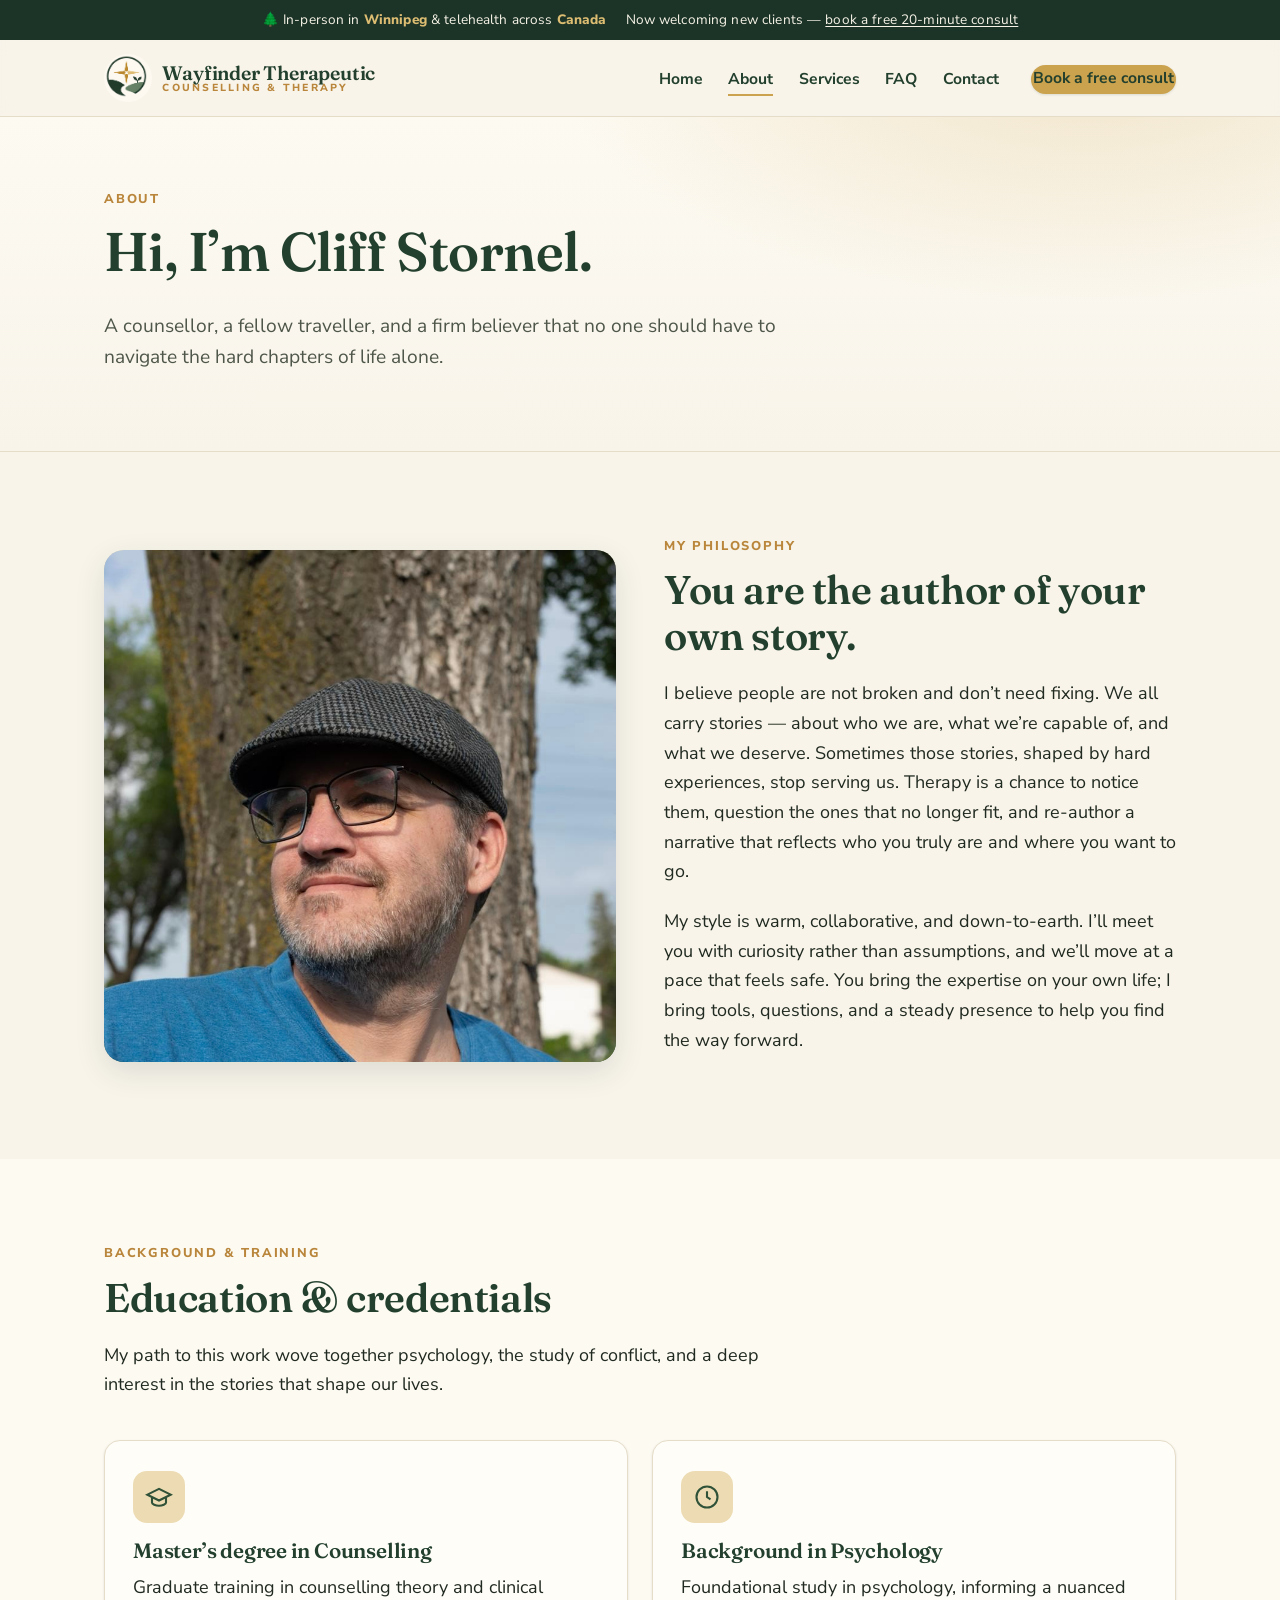
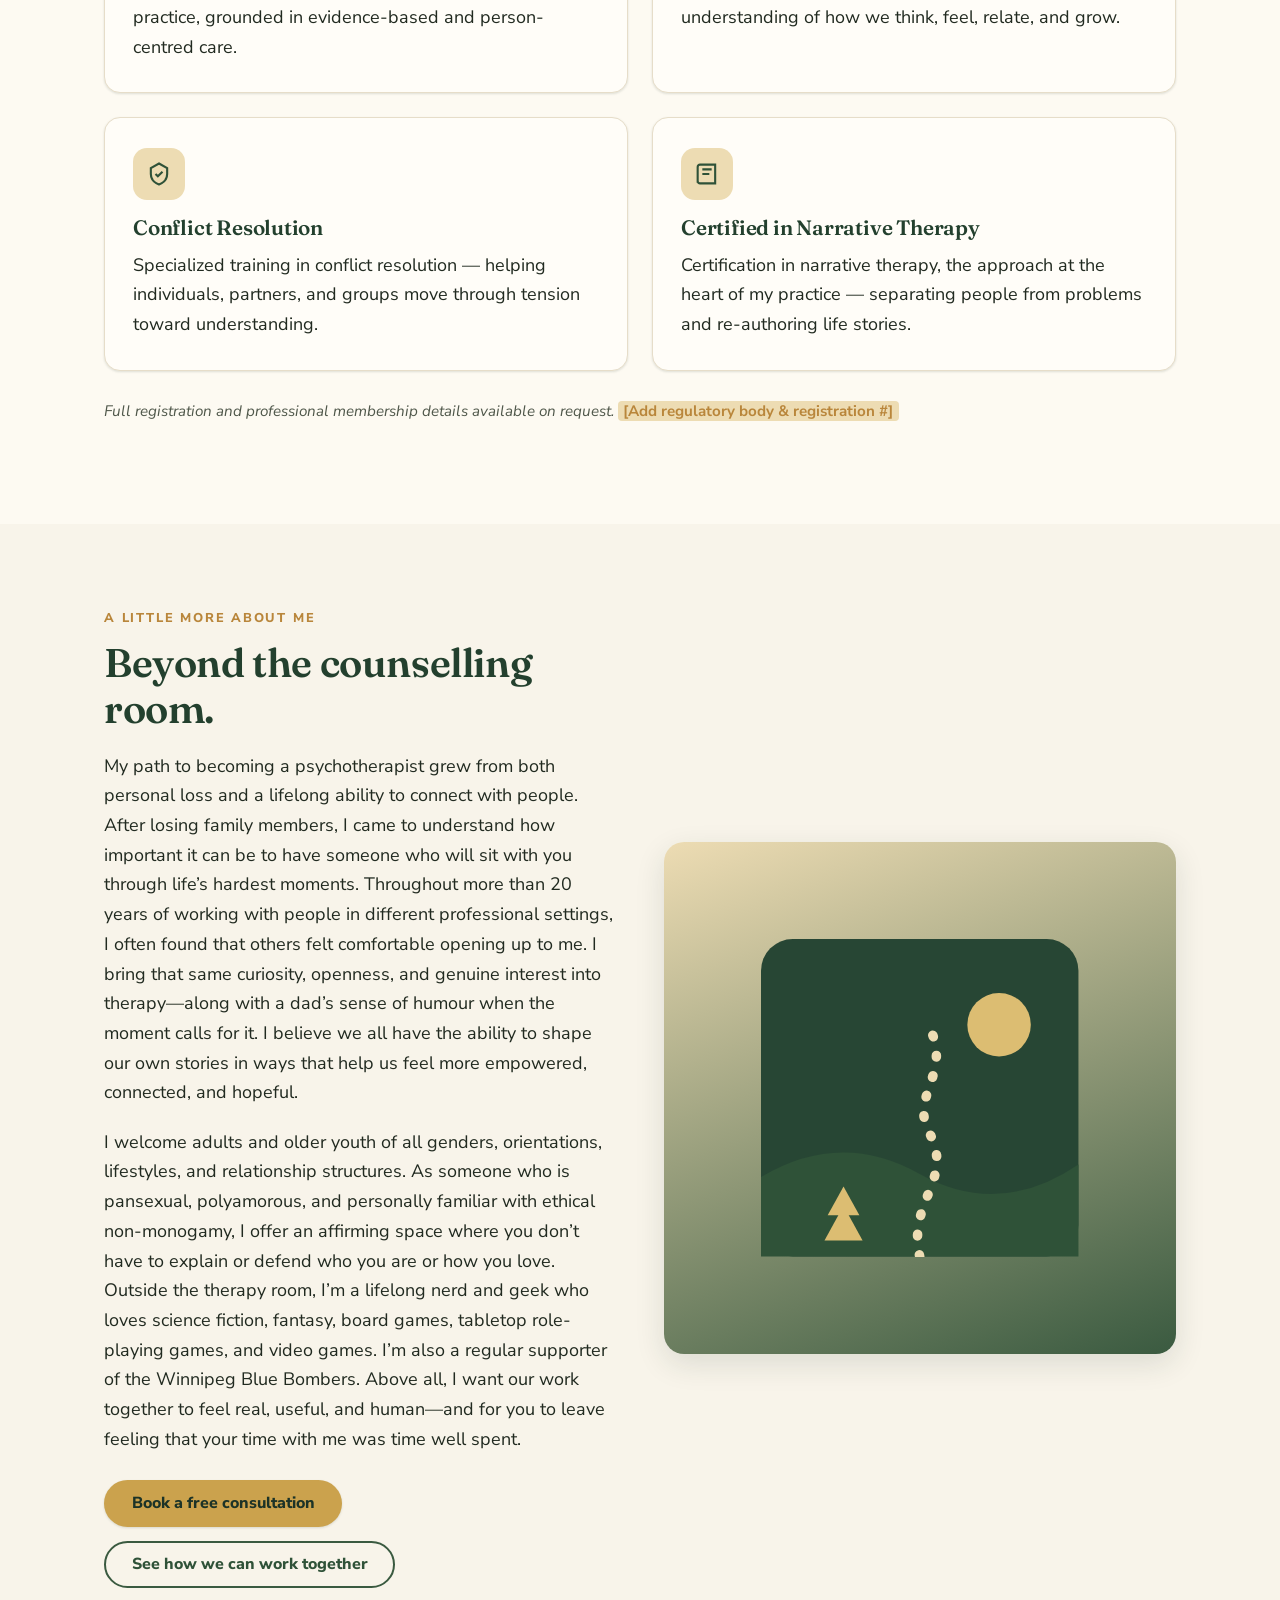
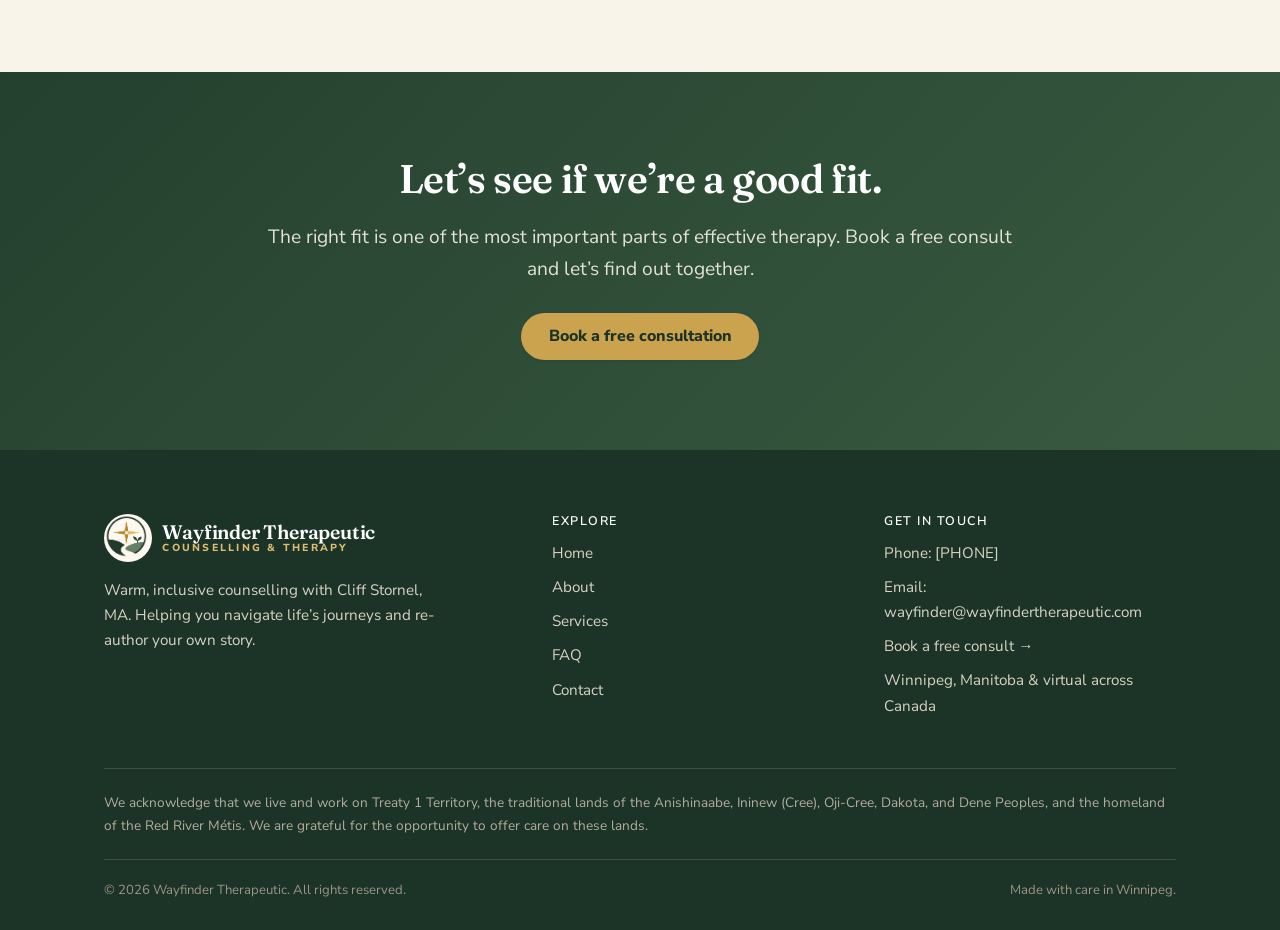
==== about.html @ 777e9e6a "Add files via upload" ====
<!DOCTYPE html>
<html lang="en">
<head>
<meta charset="utf-8">
<meta name="viewport" content="width=device-width, initial-scale=1">
<title>About Cliff Stornel | Wayfinder Therapeutic</title>
<meta name="description" content="Meet Cliff Stornel, MA — a Winnipeg counsellor trained in narrative therapy, psychology, and conflict resolution. Learn about his philosophy of helping you re-author your own story.">
<link rel="preconnect" href="https://fonts.googleapis.com">
<link rel="preconnect" href="https://fonts.gstatic.com" crossorigin>
<link href="https://fonts.googleapis.com/css2?family=Fraunces:ital,opsz,wght@0,9..144,400;0,9..144,500;0,9..144,600;1,9..144,500&family=Nunito+Sans:wght@400;600;700;800&display=swap" rel="stylesheet">
<link rel="stylesheet" href="css/styles.css">
<link rel="icon" type="image/png" href="Images/wayfinder-therapeutic-emblem-v1.png">
</head>
<body>

<div class="topbar">
  <div class="container">
    <span>🌲 In-person in <strong>Winnipeg</strong> &amp; telehealth across <strong>Canada</strong></span>
    <span>Now welcoming new clients — <a href="contact.html">book a free 20-minute consult</a></span>
  </div>
</div>

<header class="site-header">
  <div class="container nav">
    <a class="brand" href="index.html" aria-label="Wayfinder Therapeutic home">
      <img class="logo" src="Images/wayfinder-therapeutic-emblem-v1.png" alt="">
      <span class="brand-text"><span class="brand-name">Wayfinder Therapeutic</span><span class="brand-tag">Counselling &amp; Therapy</span></span>
    </a>
    <nav aria-label="Primary">
      <button class="nav-toggle" aria-label="Toggle menu" aria-controls="nav-links" aria-expanded="false">
        <svg width="26" height="26" viewBox="0 0 24 24" fill="none" stroke="currentColor" stroke-width="2.2" stroke-linecap="round"><line x1="3" y1="6" x2="21" y2="6"/><line x1="3" y1="12" x2="21" y2="12"/><line x1="3" y1="18" x2="21" y2="18"/></svg>
      </button>
      <ul class="nav-links" id="nav-links">
        <li><a href="index.html">Home</a></li>
        <li><a href="about.html">About</a></li>
        <li><a href="services.html">Services</a></li>
        <li><a href="faq.html">FAQ</a></li>
        <li><a href="contact.html">Contact</a></li>
        <li class="nav-cta"><a class="btn btn-primary" href="contact.html">Book a free consult</a></li>
      </ul>
    </nav>
  </div>
</header>

<main>

<section class="page-hero">
  <div class="container">
    <p class="eyebrow">About</p>
    <h1>Hi, I&rsquo;m Cliff Stornel.</h1>
    <p class="lead">A counsellor, a fellow traveller, and a firm believer that no one should have to navigate the hard chapters of life alone.</p>
  </div>
</section>

<section class="bg-cream">
  <div class="container split">
    <div class="split-art" aria-hidden="true">
      <!-- Portrait placeholder -->
      <img src="Images/Cliffheadshot.jpeg" alt="Cliff Stornel, counsellor at Wayfinder Therapeutic">
        <rect width="200" height="200" rx="20" fill="#2f5238"/>
        <circle cx="100" cy="82" r="34" fill="#eddcb3"/>
        <path d="M40 172c0-33 27-52 60-52s60 19 60 52z" fill="#dcbd72"/>
        <text x="100" y="192" text-anchor="middle" fill="#f8f4ea" font-family="Nunito Sans, sans-serif" font-size="11" opacity=".8">[ PHOTO OF CLIFF ]</text>
      </svg>
    </div>
    <div>
      <p class="eyebrow">My philosophy</p>
      <h2>You are the author of your own story.</h2>
      <p>I believe people are not broken and don&rsquo;t need fixing. We all carry stories — about who we are, what we&rsquo;re capable of, and what we deserve. Sometimes those stories, shaped by hard experiences, stop serving us. Therapy is a chance to notice them, question the ones that no longer fit, and re-author a narrative that reflects who you truly are and where you want to go.</p>
      <p>My style is warm, collaborative, and down-to-earth. I&rsquo;ll meet you with curiosity rather than assumptions, and we&rsquo;ll move at a pace that feels safe. You bring the expertise on your own life; I bring tools, questions, and a steady presence to help you find the way forward.</p>
    </div>
  </div>
</section>

<section class="bg-soft">
  <div class="container">
    <div class="section-head" style="margin-bottom:40px;">
      <p class="eyebrow">Background &amp; training</p>
      <h2>Education &amp; credentials</h2>
      <p class="measure">My path to this work wove together psychology, the study of conflict, and a deep interest in the stories that shape our lives.</p>
    </div>
    <div class="grid grid-2">
      <div class="card">
        <div class="card-icon" aria-hidden="true"><svg viewBox="0 0 24 24" fill="none" stroke="currentColor" stroke-width="1.8"><path d="M22 10L12 5 2 10l10 5 10-5z"/><path d="M6 12v5c0 1 3 2.5 6 2.5s6-1.5 6-2.5v-5"/></svg></div>
        <h3>Master&rsquo;s degree in Counselling</h3>
        <p>Graduate training in counselling theory and clinical practice, grounded in evidence-based and person-centred care.</p>
      </div>
      <div class="card">
        <div class="card-icon" aria-hidden="true"><svg viewBox="0 0 24 24" fill="none" stroke="currentColor" stroke-width="1.8"><circle cx="12" cy="12" r="9"/><path d="M12 7v5l3 2"/></svg></div>
        <h3>Background in Psychology</h3>
        <p>Foundational study in psychology, informing a nuanced understanding of how we think, feel, relate, and grow.</p>
      </div>
      <div class="card">
        <div class="card-icon" aria-hidden="true"><svg viewBox="0 0 24 24" fill="none" stroke="currentColor" stroke-width="1.8"><path d="M12 3l7 4v5c0 4.5-3 7.5-7 9-4-1.5-7-4.5-7-9V7z"/><path d="M9 12l2 2 4-4"/></svg></div>
        <h3>Conflict Resolution</h3>
        <p>Specialized training in conflict resolution — helping individuals, partners, and groups move through tension toward understanding.</p>
      </div>
      <div class="card">
        <div class="card-icon" aria-hidden="true"><svg viewBox="0 0 24 24" fill="none" stroke="currentColor" stroke-width="1.8"><path d="M4 19.5V6a2 2 0 012-2h13v16H6a2 2 0 01-2-2z"/><path d="M8 8h8M8 12h6"/></svg></div>
        <h3>Certified in Narrative Therapy</h3>
        <p>Certification in narrative therapy, the approach at the heart of my practice — separating people from problems and re-authoring life stories.</p>
      </div>
    </div>
    <p style="margin-top:28px; color:var(--ink-soft); font-size:.95rem;"><em>Full registration and professional membership details available on request.</em> <span class="placeholder">[Add regulatory body &amp; registration #]</span></p>
  </div>
</section>

<section class="bg-cream">
  <div class="container split">
    <div>
      <p class="eyebrow">A little more about me</p>
      <h2>Beyond the counselling room.</h2>
      <p>My path to becoming a psychotherapist grew from both personal loss and a lifelong ability to connect with people. After losing family members, I came to understand how important it can be to have someone who will sit with you through life’s hardest moments. Throughout more than 20 years of working with people in different professional settings, I often found that others felt comfortable opening up to me. I bring that same curiosity, openness, and genuine interest into therapy—along with a dad’s sense of humour when the moment calls for it. I believe we all have the ability to shape our own stories in ways that help us feel more empowered, connected, and hopeful.</p>
      <p>I welcome adults and older youth of all genders, orientations, lifestyles, and relationship structures. As someone who is pansexual, polyamorous, and personally familiar with ethical non-monogamy, I offer an affirming space where you don’t have to explain or defend who you are or how you love. Outside the therapy room, I’m a lifelong nerd and geek who loves science fiction, fantasy, board games, tabletop role-playing games, and video games. I’m also a regular supporter of the Winnipeg Blue Bombers. Above all, I want our work together to feel real, useful, and human—and for you to leave feeling that your time with me was time well spent.</p>
      <div class="hero-actions" style="margin-top:1.4em;">
        <a class="btn btn-primary" href="contact.html">Book a free consultation</a>
        <a class="btn btn-outline" href="services.html">See how we can work together</a>
      </div>
    </div>
    <div class="split-art" aria-hidden="true">
      <svg viewBox="0 0 200 200" xmlns="http://www.w3.org/2000/svg">
        <rect width="200" height="200" rx="20" fill="#274634"/>
        <path d="M0 150 Q50 120 100 148 T200 142 V200 H0Z" fill="#2f5238"/>
        <path d="M100 200 C92 165 122 152 106 122 C94 100 118 86 108 60" fill="none" stroke="#eddcb3" stroke-width="6" stroke-linecap="round" stroke-dasharray="1 12"/>
        <circle cx="150" cy="54" r="20" fill="#dcbd72"/>
        <path d="M52 168 l12 22 h-24z" fill="#dcbd72"/>
        <path d="M52 156 l10 18 h-20z" fill="#dcbd72"/>
      </svg>
    </div>
  </div>
</section>

<section class="bg-band cta-band">
  <div class="container">
    <h2>Let&rsquo;s see if we&rsquo;re a good fit.</h2>
    <p class="lead measure mx-auto" style="color:rgba(246,242,230,.9);">The right fit is one of the most important parts of effective therapy. Book a free consult and let&rsquo;s find out together.</p>
    <div style="margin-top:1.2em;">
      <a class="btn btn-primary" href="contact.html">Book a free consultation</a>
    </div>
  </div>
</section>

</main>

<footer class="site-footer">
  <div class="container">
    <div class="footer-grid">
      <div>
        <a class="brand" href="index.html" style="margin-bottom:16px;">
          <img class="logo" src="Images/wayfinder-therapeutic-emblem-v1.png" alt="">
          <span class="brand-text"><span class="brand-name">Wayfinder Therapeutic</span><span class="brand-tag">Counselling &amp; Therapy</span></span>
        </a>
        <p style="max-width:38ch;">Warm, inclusive counselling with Cliff Stornel, MA. Helping you navigate life&rsquo;s journeys and re-author your own story.</p>
      </div>
      <div>
        <h4>Explore</h4>
        <ul class="footer-links">
          <li><a href="index.html">Home</a></li>
          <li><a href="about.html">About</a></li>
          <li><a href="services.html">Services</a></li>
          <li><a href="faq.html">FAQ</a></li>
          <li><a href="contact.html">Contact</a></li>
        </ul>
      </div>
      <div>
        <h4>Get in touch</h4>
        <ul class="footer-links">
          <li>Phone: <a href="tel:+10000000000">[PHONE]</a></li>
          <li>Email: <a href="mailto:wayfinder@wayfindertherapeutic.com">wayfinder@wayfindertherapeutic.com</a></li>
          <li><a href="contact.html">Book a free consult &rarr;</a></li>
          <li>Winnipeg, Manitoba &amp; virtual across Canada</li>
        </ul>
      </div>
    </div>
    <p class="footer-ack">We acknowledge that we live and work on Treaty 1 Territory, the traditional lands of the Anishinaabe, Ininew (Cree), Oji-Cree, Dakota, and Dene Peoples, and the homeland of the Red River Métis. We are grateful for the opportunity to offer care on these lands.</p>
    <div class="footer-bottom">
      <span>&copy; 2026 Wayfinder Therapeutic. All rights reserved.</span>
      <span>Made with care in Winnipeg.</span>
    </div>
  </div>
</footer>

<script src="js/main.js"></script>
</body>
</html>
---- css/styles.css ----
/* ============================================================
   Wayfinder Therapeutic — shared styles
   Palette: Forest & Gold (deep forest green + warm gold/sand)
   ============================================================ */

:root {
  /* Brand colors */
  --forest-900: #1c3327;
  --forest-800: #23402e;
  --forest-700: #2f5238;
  --forest-600: #3a5a40;
  --forest-500: #4a6d51;
  --gold-600:   #b9863b;
  --gold-500:   #cba24d;
  --gold-400:   #dcbd72;
  --gold-200:   #eddcb3;

  /* Neutrals / surfaces */
  --cream:      #f8f4ea;
  --cream-soft: #fdfaf2;
  --card:       #fffdf8;
  --line:       #e6ddc9;

  /* Text */
  --ink:        #212a20;
  --ink-soft:   #4f574a;
  --ink-invert: #f6f2e6;

  /* Effects */
  --shadow-sm: 0 1px 3px rgba(28, 51, 39, .08), 0 1px 2px rgba(28, 51, 39, .06);
  --shadow-md: 0 10px 30px rgba(28, 51, 39, .12);
  --radius:    16px;
  --radius-sm: 10px;
  --maxw:      1120px;

  --font-serif: "Fraunces", Georgia, "Times New Roman", serif;
  --font-sans:  "Nunito Sans", -apple-system, BlinkMacSystemFont, "Segoe UI", Roboto, Helvetica, Arial, sans-serif;
}

/* ---------- Base ---------- */
* { box-sizing: border-box; }

html { scroll-behavior: smooth; }

body {
  margin: 0;
  font-family: var(--font-sans);
  color: var(--ink);
  background: var(--cream);
  line-height: 1.65;
  font-size: 18px;
  -webkit-font-smoothing: antialiased;
}

h1, h2, h3, h4 {
  font-family: var(--font-serif);
  font-weight: 600;
  color: var(--forest-800);
  line-height: 1.15;
  margin: 0 0 .5em;
  letter-spacing: -0.01em;
}

h1 { font-size: clamp(2.1rem, 5vw, 3.4rem); }
h2 { font-size: clamp(1.7rem, 3.6vw, 2.5rem); }
h3 { font-size: 1.3rem; }

p { margin: 0 0 1.1em; }

a { color: var(--gold-600); text-decoration: none; }
a:hover { text-decoration: underline; }

img { max-width: 100%; display: block; }

.container {
  width: 100%;
  max-width: var(--maxw);
  margin: 0 auto;
  padding: 0 24px;
}

.eyebrow {
  font-family: var(--font-sans);
  text-transform: uppercase;
  letter-spacing: .14em;
  font-size: .8rem;
  font-weight: 800;
  color: var(--gold-600);
  margin: 0 0 .8em;
}

.lead { font-size: 1.2rem; color: var(--ink-soft); }

.center { text-align: center; }
.measure { max-width: 62ch; }
.measure-narrow { max-width: 48ch; }
.mx-auto { margin-left: auto; margin-right: auto; }

/* ---------- Buttons ---------- */
.btn {
  display: inline-flex;
  align-items: center;
  gap: .5em;
  font-family: var(--font-sans);
  font-weight: 800;
  font-size: 1rem;
  padding: .85em 1.6em;
  border-radius: 999px;
  border: 2px solid transparent;
  cursor: pointer;
  transition: transform .15s ease, background .2s ease, color .2s ease, box-shadow .2s ease;
  text-decoration: none;
  line-height: 1;
}
.btn:hover { text-decoration: none; transform: translateY(-2px); }

.btn-primary {
  background: var(--gold-500);
  color: var(--forest-900);
  box-shadow: var(--shadow-sm);
}
.btn-primary:hover { background: var(--gold-400); }

.btn-solid {
  background: var(--forest-700);
  color: var(--ink-invert);
}
.btn-solid:hover { background: var(--forest-600); }

.btn-outline {
  background: transparent;
  color: var(--forest-700);
  border-color: var(--forest-600);
}
.btn-outline:hover { background: var(--forest-700); color: var(--ink-invert); }

.btn-ghost-light {
  background: rgba(255,255,255,.12);
  color: var(--ink-invert);
  border-color: rgba(255,255,255,.5);
}
.btn-ghost-light:hover { background: rgba(255,255,255,.22); }

/* ---------- Top bar ---------- */
.topbar {
  background: var(--forest-900);
  color: var(--ink-invert);
  font-size: .85rem;
  letter-spacing: .01em;
}
.topbar .container {
  display: flex;
  flex-wrap: wrap;
  gap: .4em 1.4em;
  align-items: center;
  justify-content: center;
  padding-top: 9px;
  padding-bottom: 9px;
  text-align: center;
}
.topbar strong { color: var(--gold-400); font-weight: 800; }
.topbar a { color: var(--ink-invert); text-decoration: underline; text-underline-offset: 2px; }

/* ---------- Header / Nav ---------- */
.site-header {
  position: sticky;
  top: 0;
  z-index: 50;
  background: rgba(248, 244, 234, .92);
  backdrop-filter: blur(8px);
  border-bottom: 1px solid var(--line);
}
.nav {
  display: flex;
  align-items: center;
  justify-content: space-between;
  gap: 1rem;
  padding-top: 14px;
  padding-bottom: 14px;
}
.brand {
  display: flex;
  align-items: center;
  gap: .65rem;
  text-decoration: none;
  color: var(--forest-800);
}
.brand:hover { text-decoration: none; }
.brand .logo {
  width: 48px;
  height: 48px;
  flex: none;
  object-fit: cover;
  border-radius: 50%;
}
.brand-text { display: flex; flex-direction: column; line-height: 1.05; }
.brand-name {
  font-family: var(--font-serif);
  font-weight: 600;
  font-size: 1.22rem;
  color: var(--forest-800);
  letter-spacing: -0.01em;
}
.brand-tag {
  font-size: .64rem;
  text-transform: uppercase;
  letter-spacing: .22em;
  color: var(--gold-600);
  font-weight: 800;
}

.nav-links {
  display: flex;
  align-items: center;
  gap: 1.6rem;
  list-style: none;
  margin: 0;
  padding: 0;
}
.nav-links a {
  color: var(--forest-800);
  font-weight: 700;
  font-size: .98rem;
  text-decoration: none;
  padding: .3em 0;
  border-bottom: 2px solid transparent;
}
.nav-links a:hover { border-bottom-color: var(--gold-500); text-decoration: none; }
.nav-links a.active { border-bottom-color: var(--gold-500); }

.nav-cta { margin-left: .4rem; }

.nav-toggle {
  display: none;
  background: none;
  border: 0;
  cursor: pointer;
  padding: 8px;
  color: var(--forest-800);
}
.nav-toggle svg { display: block; }

/* ---------- Sections ---------- */
section { padding: 84px 0; }
.section-sm { padding: 56px 0; }
.bg-cream { background: var(--cream); }
.bg-soft  { background: var(--cream-soft); }
.bg-forest{ background: var(--forest-800); color: var(--ink-invert); }
.bg-forest h1, .bg-forest h2, .bg-forest h3 { color: #fff; }
.bg-band  { background: linear-gradient(135deg, var(--forest-800), var(--forest-600)); color: var(--ink-invert); }
.bg-band h2 { color: #fff; }

.section-head { max-width: 60ch; }
.section-head.center { margin-left: auto; margin-right: auto; }

/* ---------- Hero ---------- */
.hero {
  position: relative;
  padding: 96px 0 88px;
  background:
    radial-gradient(1100px 500px at 78% -8%, rgba(203,162,77,.28), transparent 60%),
    linear-gradient(180deg, var(--cream-soft), var(--cream));
  overflow: hidden;
}
.hero-grid {
  display: grid;
  grid-template-columns: 1.15fr .85fr;
  gap: 48px;
  align-items: center;
}
.hero h1 { margin-bottom: .35em; }
.hero .lead { margin-bottom: 1.6em; }
.hero-actions { display: flex; flex-wrap: wrap; gap: 14px; }
.hero-note { margin-top: 1.4em; font-size: .95rem; color: var(--ink-soft); }

.hero-art {
  position: relative;
  aspect-ratio: 4 / 5;
  border-radius: 24px;
  background: linear-gradient(160deg, var(--forest-700), var(--forest-900));
  box-shadow: var(--shadow-md);
  display: grid;
  place-items: center;
  overflow: hidden;
}
.hero-art svg { width: 78%; height: auto; }

/* ---------- Cards / grids ---------- */
.grid { display: grid; gap: 24px; }
.grid-3 { grid-template-columns: repeat(3, 1fr); }
.grid-2 { grid-template-columns: repeat(2, 1fr); }

.card {
  background: var(--card);
  border: 1px solid var(--line);
  border-radius: var(--radius);
  padding: 30px 28px;
  box-shadow: var(--shadow-sm);
}
.card h3 { margin-top: .2em; }
.card p:last-child { margin-bottom: 0; }

.card-icon {
  width: 52px; height: 52px;
  border-radius: 14px;
  background: var(--gold-200);
  color: var(--forest-700);
  display: grid; place-items: center;
  margin-bottom: 16px;
}
.card-icon svg { width: 28px; height: 28px; }

/* Feature list with checkmarks */
.check-list { list-style: none; margin: 0; padding: 0; }
.check-list li {
  position: relative;
  padding-left: 2em;
  margin-bottom: .8em;
}
.check-list li::before {
  content: "";
  position: absolute;
  left: 0; top: .35em;
  width: 20px; height: 20px;
  background: var(--gold-500);
  border-radius: 50%;
  box-shadow: inset 0 0 0 2px var(--gold-500);
}
.check-list li::after {
  content: "";
  position: absolute;
  left: 6px; top: .58em;
  width: 8px; height: 4px;
  border-left: 2px solid var(--forest-900);
  border-bottom: 2px solid var(--forest-900);
  transform: rotate(-45deg);
}

/* Inclusive / visibility statement */
.visibility {
  background: linear-gradient(135deg, var(--gold-200), var(--cream-soft));
  border: 1px solid var(--gold-400);
  border-radius: var(--radius);
  padding: 40px;
  text-align: center;
}
.badges {
  display: flex;
  flex-wrap: wrap;
  gap: 10px;
  justify-content: center;
  margin-top: 20px;
}
.badge {
  background: var(--card);
  border: 1px solid var(--gold-400);
  color: var(--forest-700);
  border-radius: 999px;
  padding: .5em 1.1em;
  font-weight: 700;
  font-size: .92rem;
}

/* Steps */
.steps { counter-reset: step; }
.step { position: relative; padding-left: 68px; }
.step::before {
  counter-increment: step;
  content: counter(step);
  position: absolute;
  left: 0; top: 0;
  width: 46px; height: 46px;
  border-radius: 50%;
  background: var(--forest-700);
  color: var(--ink-invert);
  font-family: var(--font-serif);
  font-weight: 600;
  display: grid; place-items: center;
  font-size: 1.2rem;
}

/* Split two-column content */
.split {
  display: grid;
  grid-template-columns: 1fr 1fr;
  gap: 48px;
  align-items: center;
}
.split-art {
  aspect-ratio: 1/1;
  border-radius: 20px;
  background: linear-gradient(160deg, var(--gold-200), var(--forest-600));
  box-shadow: var(--shadow-md);
  display: grid; place-items: center;
  overflow: hidden;
}
.split-art svg { width: 62%; height: auto; }
.split-art .therapy-logo {
  width: 76%;
  height: auto;
  border-radius: 50%;
  box-shadow: 0 12px 28px rgba(28, 51, 39, .2);
}

/* Stat / pull quote */
.pullquote {
  font-family: var(--font-serif);
  font-size: clamp(1.5rem, 3vw, 2.1rem);
  color: var(--forest-800);
  line-height: 1.3;
  font-style: italic;
}

/* ---------- FAQ accordion ---------- */
.faq-list { max-width: 780px; margin: 0 auto; }
.faq-item {
  background: var(--card);
  border: 1px solid var(--line);
  border-radius: var(--radius-sm);
  margin-bottom: 14px;
  overflow: hidden;
}
.faq-q {
  width: 100%;
  text-align: left;
  background: none;
  border: 0;
  cursor: pointer;
  font-family: var(--font-serif);
  font-size: 1.15rem;
  font-weight: 600;
  color: var(--forest-800);
  padding: 20px 56px 20px 24px;
  position: relative;
}
.faq-q::after {
  content: "+";
  position: absolute;
  right: 22px; top: 50%;
  transform: translateY(-50%);
  font-family: var(--font-sans);
  font-size: 1.6rem;
  color: var(--gold-600);
  transition: transform .2s ease;
  line-height: 1;
}
.faq-item.open .faq-q::after { transform: translateY(-50%) rotate(45deg); }
.faq-a {
  max-height: 0;
  overflow: hidden;
  transition: max-height .3s ease;
}
.faq-a-inner { padding: 0 24px 22px; color: var(--ink-soft); }
.faq-a p:last-child { margin-bottom: 0; }

/* ---------- Contact ---------- */
.contact-grid {
  display: grid;
  grid-template-columns: 1fr 1fr;
  gap: 40px;
}
.contact-methods { list-style: none; margin: 0 0 24px; padding: 0; }
.contact-methods li {
  display: flex;
  gap: 16px;
  align-items: flex-start;
  padding: 16px 0;
  border-bottom: 1px solid var(--line);
}
.contact-methods li:last-child { border-bottom: 0; }
.contact-methods .ci {
  flex: none;
  width: 44px; height: 44px;
  border-radius: 12px;
  background: var(--gold-200);
  color: var(--forest-700);
  display: grid; place-items: center;
}
.contact-methods .ci svg { width: 22px; height: 22px; }
.contact-methods .cl { font-weight: 800; color: var(--forest-800); display: block; }

.placeholder {
  background: var(--gold-200);
  border-radius: 4px;
  padding: 0 .35em;
  font-weight: 700;
  color: var(--gold-600);
}

.form-panel {
  background: var(--card);
  border: 1px solid var(--line);
  border-radius: var(--radius);
  padding: 32px;
  box-shadow: var(--shadow-sm);
}
.field { margin-bottom: 18px; }
.field label { display: block; font-weight: 700; margin-bottom: 6px; font-size: .95rem; }
.field input, .field textarea {
  width: 100%;
  font-family: inherit;
  font-size: 1rem;
  padding: 12px 14px;
  border: 1px solid var(--line);
  border-radius: 10px;
  background: var(--cream-soft);
  color: var(--ink);
}
.field input:focus, .field textarea:focus {
  outline: 2px solid var(--gold-500);
  outline-offset: 1px;
  border-color: var(--gold-500);
}
.field textarea { min-height: 130px; resize: vertical; }

/* ---------- CTA band ---------- */
.cta-band { text-align: center; }
.cta-band .btn { margin: 6px; }

/* ---------- Page hero (interior) ---------- */
.page-hero {
  background:
    radial-gradient(900px 420px at 85% -20%, rgba(203,162,77,.25), transparent 60%),
    linear-gradient(180deg, var(--cream-soft), var(--cream));
  padding: 72px 0 56px;
  border-bottom: 1px solid var(--line);
}
.page-hero .lead { max-width: 58ch; }

/* ---------- Footer ---------- */
.site-footer {
  background: var(--forest-900);
  color: #d9d3c2;
  padding: 64px 0 28px;
  font-size: .95rem;
}
.footer-grid {
  display: grid;
  grid-template-columns: 1.4fr 1fr 1fr;
  gap: 40px;
  margin-bottom: 40px;
}
.site-footer h4 {
  color: #fff;
  font-family: var(--font-sans);
  text-transform: uppercase;
  letter-spacing: .12em;
  font-size: .78rem;
  margin-bottom: 1em;
}
.site-footer a { color: var(--gold-400); }
.site-footer .brand-name { color: #fff; }
.site-footer .brand-tag { color: var(--gold-400); }
.footer-links { list-style: none; margin: 0; padding: 0; }
.footer-links li { margin-bottom: .6em; }
.footer-links a { color: #d9d3c2; }
.footer-links a:hover { color: #fff; }
.footer-ack {
  border-top: 1px solid rgba(255,255,255,.14);
  padding-top: 22px;
  font-size: .85rem;
  color: #b4ad9b;
  line-height: 1.7;
}
.footer-bottom {
  display: flex;
  flex-wrap: wrap;
  gap: 8px 20px;
  justify-content: space-between;
  border-top: 1px solid rgba(255,255,255,.14);
  padding-top: 20px;
  margin-top: 22px;
  font-size: .82rem;
  color: #9c9585;
}

/* ---------- Utilities ---------- */
.mt-0 { margin-top: 0; }
.mb-0 { margin-bottom: 0; }
.stack > * + * { margin-top: 1rem; }

/* ---------- Responsive ---------- */
@media (max-width: 900px) {
  body { font-size: 17px; }
  section { padding: 64px 0; }
  .hero { padding: 64px 0 56px; }
  .hero-grid { grid-template-columns: 1fr; gap: 36px; }
  .hero-art { max-width: 360px; margin: 0 auto; width: 100%; }
  .split { grid-template-columns: 1fr; gap: 32px; }
  .split-art { max-width: 380px; margin: 0 auto; width: 100%; }
  .grid-3 { grid-template-columns: 1fr; }
  .grid-2 { grid-template-columns: 1fr; }
  .contact-grid { grid-template-columns: 1fr; gap: 32px; }
  .footer-grid { grid-template-columns: 1fr; gap: 28px; }

  .nav-toggle { display: inline-flex; }
  .nav-links {
    position: absolute;
    top: 100%;
    left: 0; right: 0;
    flex-direction: column;
    align-items: stretch;
    gap: 0;
    background: var(--cream-soft);
    border-bottom: 1px solid var(--line);
    box-shadow: var(--shadow-md);
    padding: 8px 24px 20px;
    display: none;
  }
  .nav-links.open { display: flex; }
  .nav-links a { padding: 12px 0; border-bottom: 1px solid var(--line); }
  .nav-links a:hover { border-bottom-color: var(--line); }
  .nav-links .nav-cta { margin: 14px 0 0; }
  .nav-links .nav-cta .btn { width: 100%; justify-content: center; }
}

@media (prefers-reduced-motion: reduce) {
  * { scroll-behavior: auto; }
  .btn:hover { transform: none; }
}
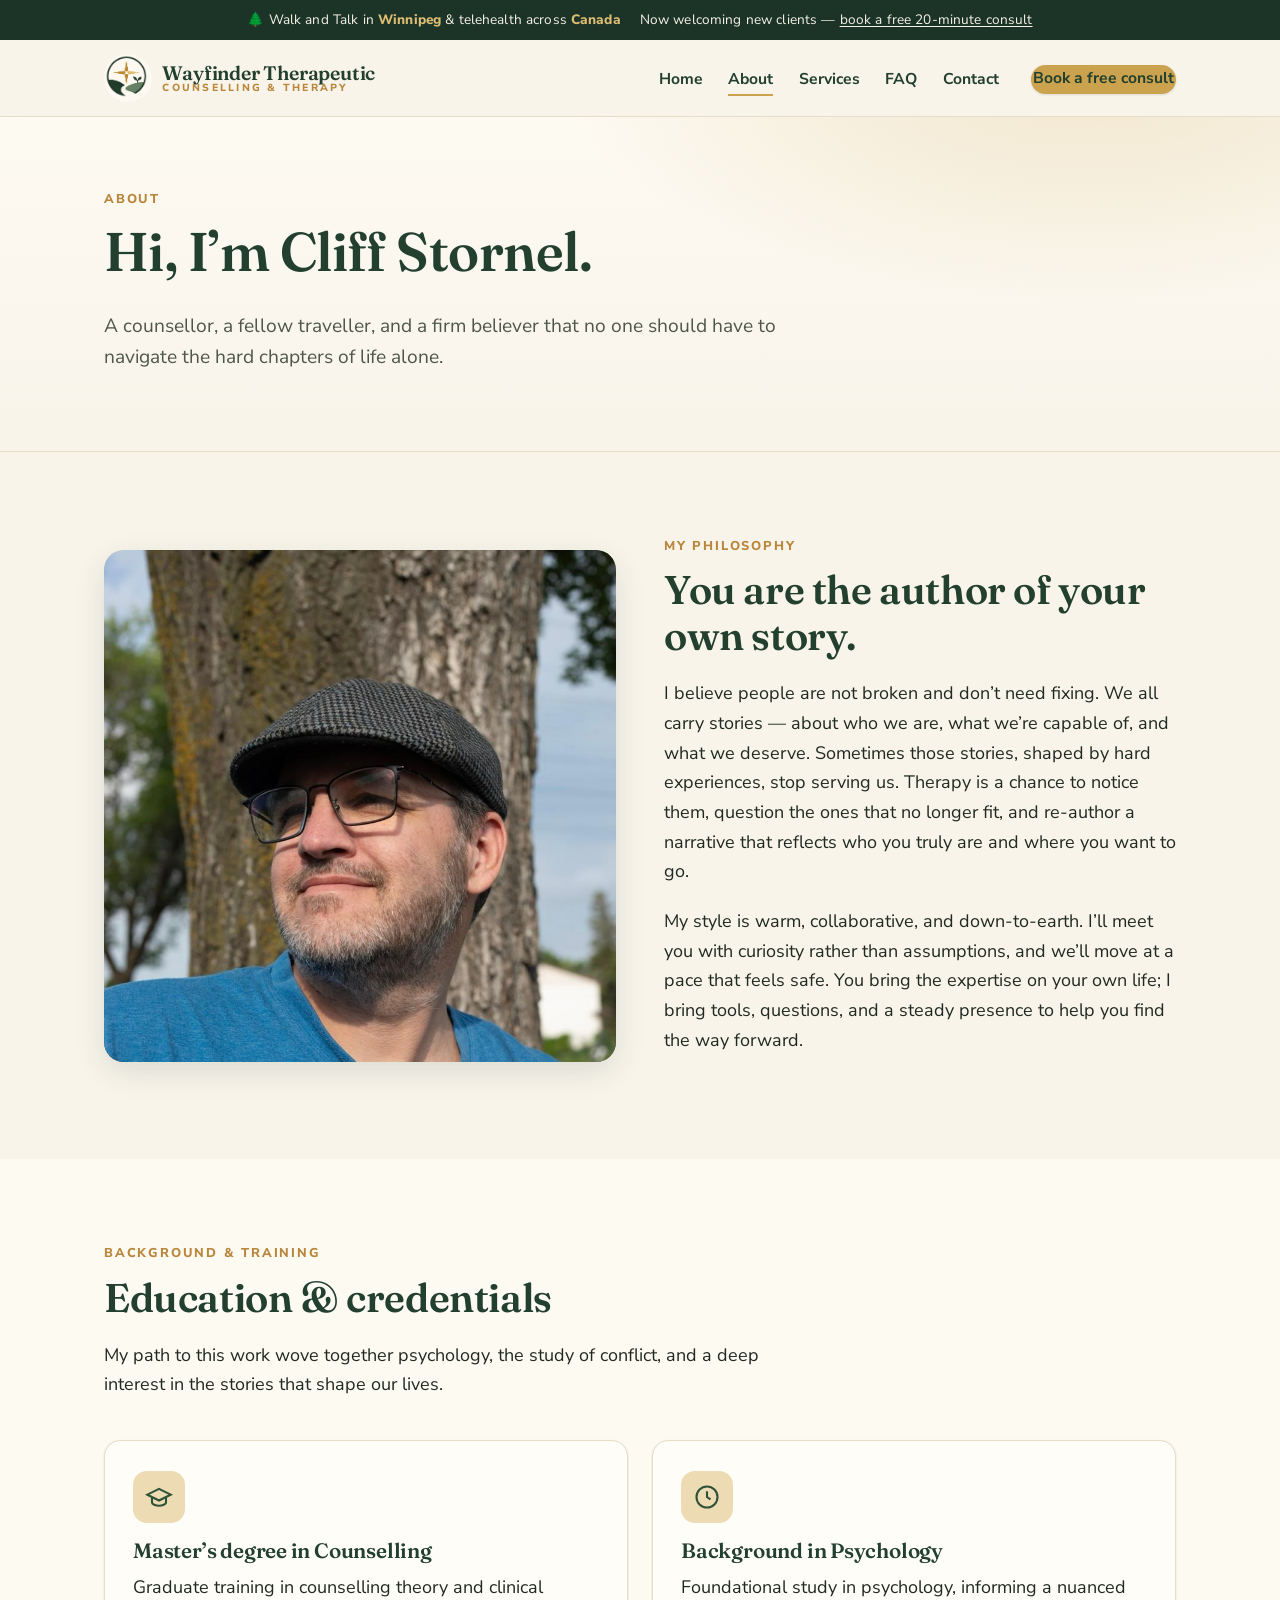
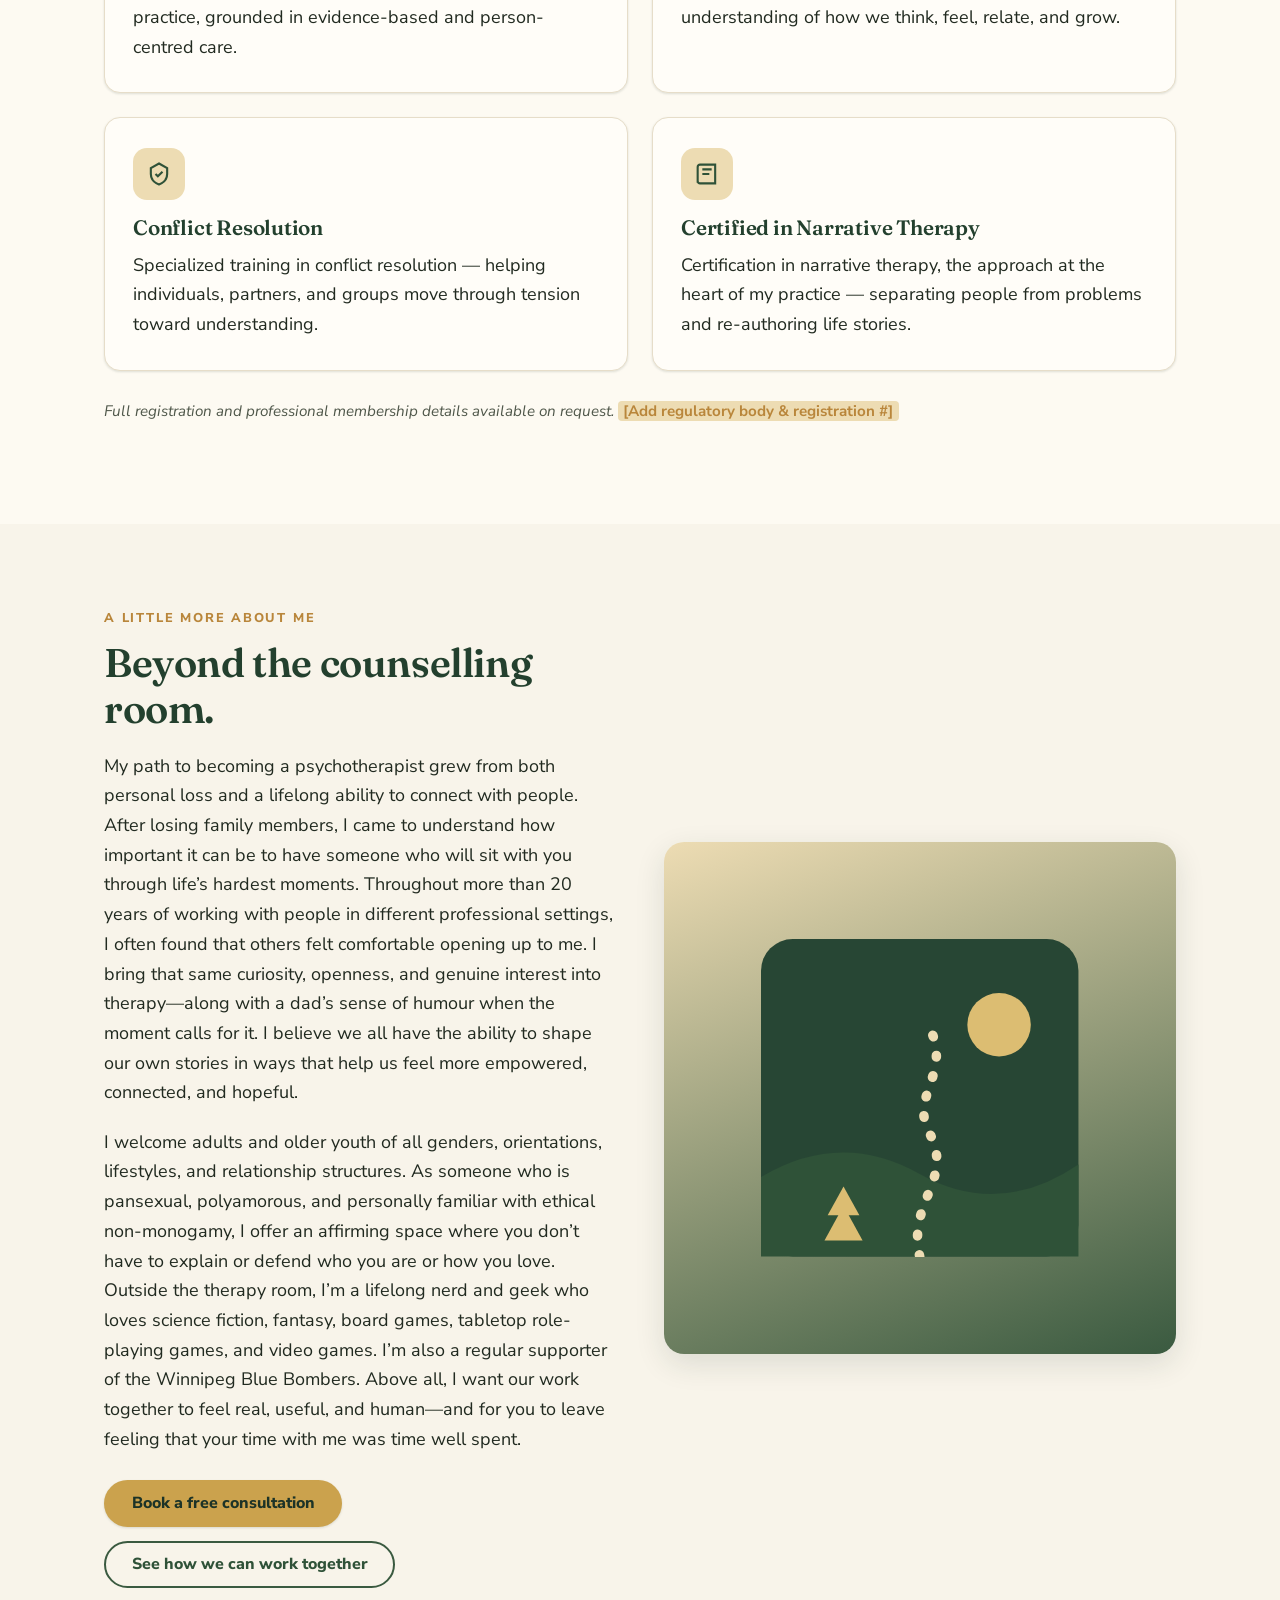
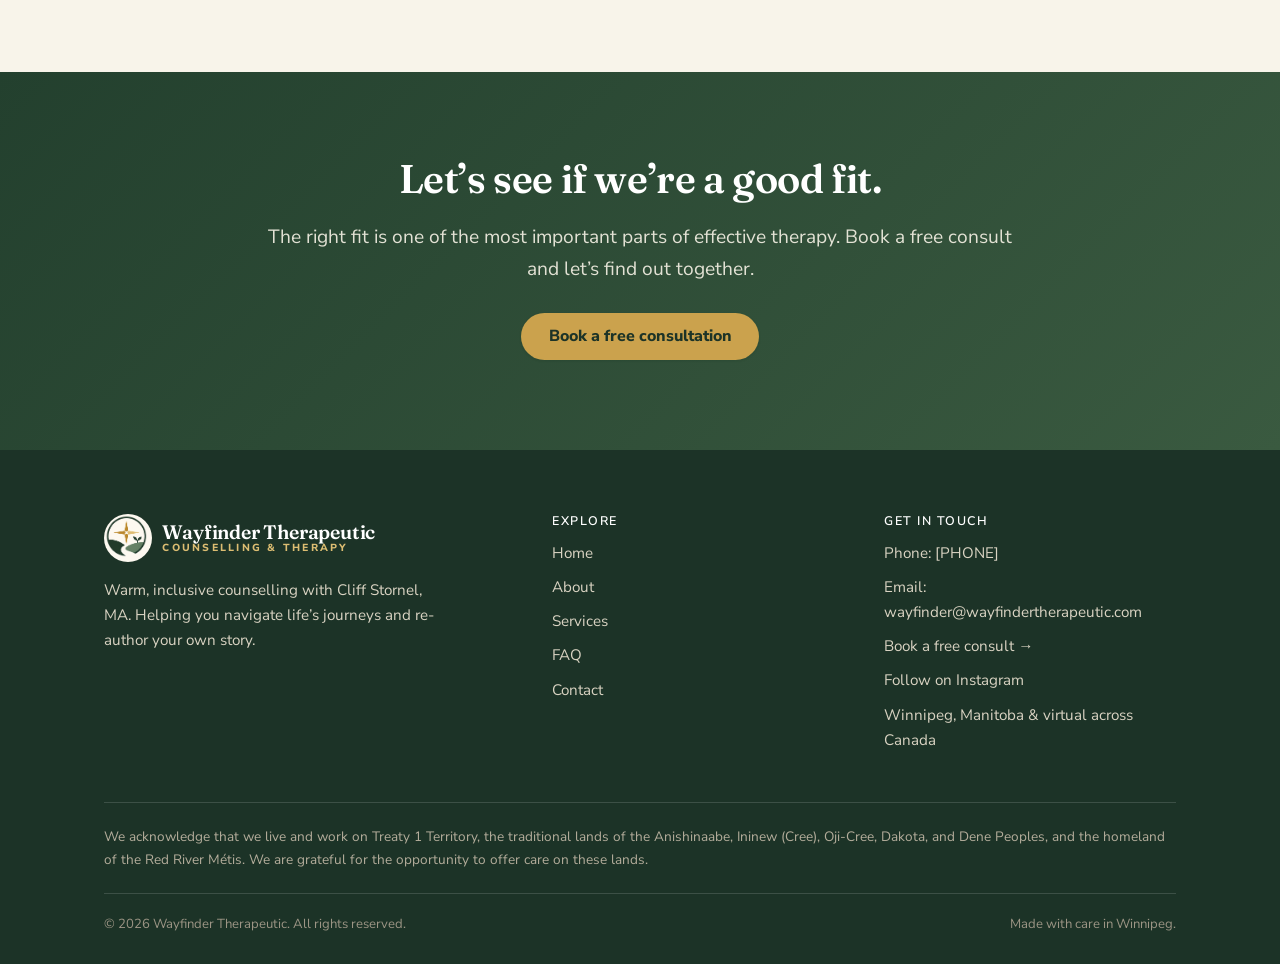
==== commit fbf42791: "Add files via upload" ====
--- a/about.html
+++ b/about.html
@@ -15,8 +15,8 @@
 
 <div class="topbar">
   <div class="container">
-    <span>🌲 In-person in <strong>Winnipeg</strong> &amp; telehealth across <strong>Canada</strong></span>
-    <span>Now welcoming new clients — <a href="contact.html">book a free 20-minute consult</a></span>
+    <span>🌲 Walk and Talk in <strong>Winnipeg</strong> &amp; telehealth across <strong>Canada</strong></span>
+    <span>Now welcoming new clients — <a href="https://wayfindertherapeutic.janeapp.com" target="_blank" rel="noopener">book a free 20-minute consult</a></span>
   </div>
 </div>
 
@@ -36,7 +36,7 @@
         <li><a href="services.html">Services</a></li>
         <li><a href="faq.html">FAQ</a></li>
         <li><a href="contact.html">Contact</a></li>
-        <li class="nav-cta"><a class="btn btn-primary" href="contact.html">Book a free consult</a></li>
+        <li class="nav-cta"><a class="btn btn-primary" href="https://wayfindertherapeutic.janeapp.com" target="_blank" rel="noopener">Book a free consult</a></li>
       </ul>
     </nav>
   </div>
@@ -113,7 +113,7 @@
       <p>My path to becoming a psychotherapist grew from both personal loss and a lifelong ability to connect with people. After losing family members, I came to understand how important it can be to have someone who will sit with you through life’s hardest moments. Throughout more than 20 years of working with people in different professional settings, I often found that others felt comfortable opening up to me. I bring that same curiosity, openness, and genuine interest into therapy—along with a dad’s sense of humour when the moment calls for it. I believe we all have the ability to shape our own stories in ways that help us feel more empowered, connected, and hopeful.</p>
       <p>I welcome adults and older youth of all genders, orientations, lifestyles, and relationship structures. As someone who is pansexual, polyamorous, and personally familiar with ethical non-monogamy, I offer an affirming space where you don’t have to explain or defend who you are or how you love. Outside the therapy room, I’m a lifelong nerd and geek who loves science fiction, fantasy, board games, tabletop role-playing games, and video games. I’m also a regular supporter of the Winnipeg Blue Bombers. Above all, I want our work together to feel real, useful, and human—and for you to leave feeling that your time with me was time well spent.</p>
       <div class="hero-actions" style="margin-top:1.4em;">
-        <a class="btn btn-primary" href="contact.html">Book a free consultation</a>
+        <a class="btn btn-primary" href="https://wayfindertherapeutic.janeapp.com" target="_blank" rel="noopener">Book a free consultation</a>
         <a class="btn btn-outline" href="services.html">See how we can work together</a>
       </div>
     </div>
@@ -135,7 +135,7 @@
     <h2>Let&rsquo;s see if we&rsquo;re a good fit.</h2>
     <p class="lead measure mx-auto" style="color:rgba(246,242,230,.9);">The right fit is one of the most important parts of effective therapy. Book a free consult and let&rsquo;s find out together.</p>
     <div style="margin-top:1.2em;">
-      <a class="btn btn-primary" href="contact.html">Book a free consultation</a>
+      <a class="btn btn-primary" href="https://wayfindertherapeutic.janeapp.com" target="_blank" rel="noopener">Book a free consultation</a>
     </div>
   </div>
 </section>
@@ -167,7 +167,8 @@
         <ul class="footer-links">
           <li>Phone: <a href="tel:+10000000000">[PHONE]</a></li>
           <li>Email: <a href="mailto:wayfinder@wayfindertherapeutic.com">wayfinder@wayfindertherapeutic.com</a></li>
-          <li><a href="contact.html">Book a free consult &rarr;</a></li>
+          <li><a href="https://wayfindertherapeutic.janeapp.com" target="_blank" rel="noopener">Book a free consult &rarr;</a></li>
+          <li><a href="https://www.instagram.com/wayfindertherapeutic/?hl=en" target="_blank" rel="noopener">Follow on Instagram</a></li>
           <li>Winnipeg, Manitoba &amp; virtual across Canada</li>
         </ul>
       </div>
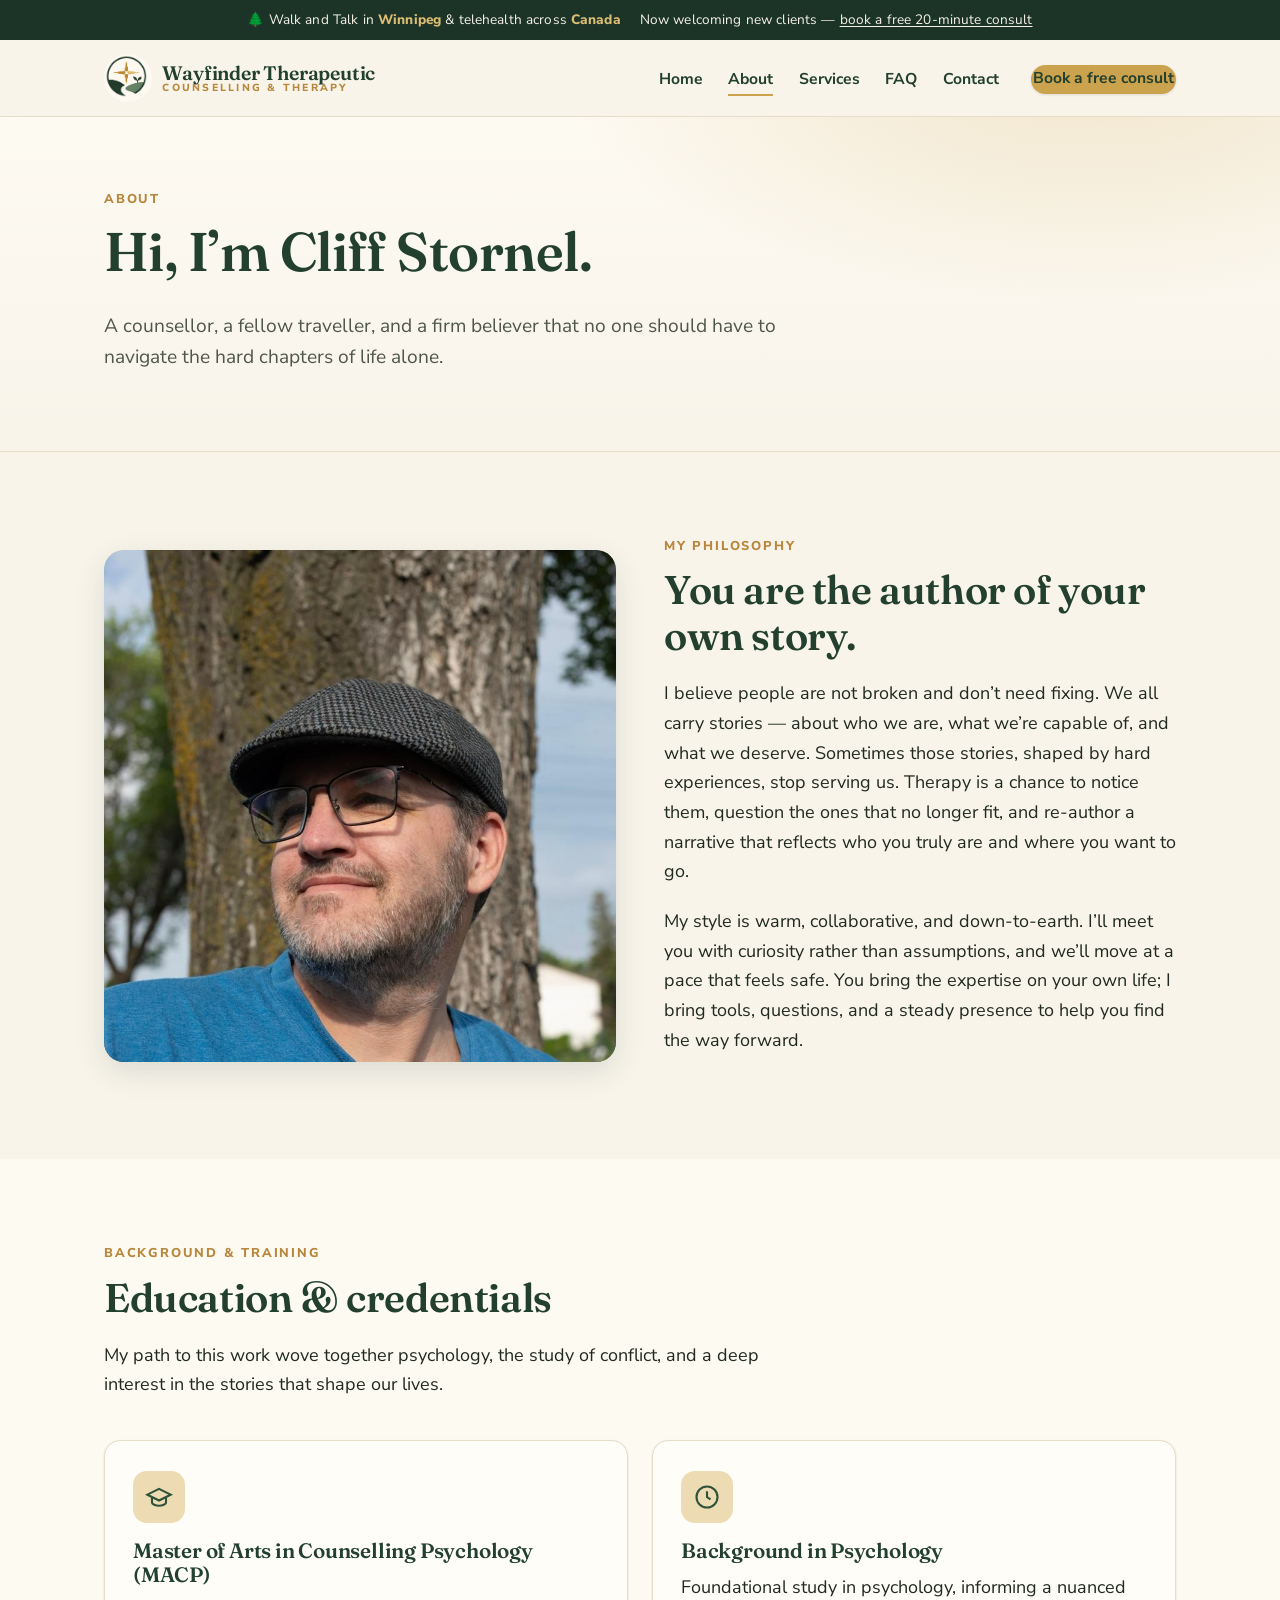
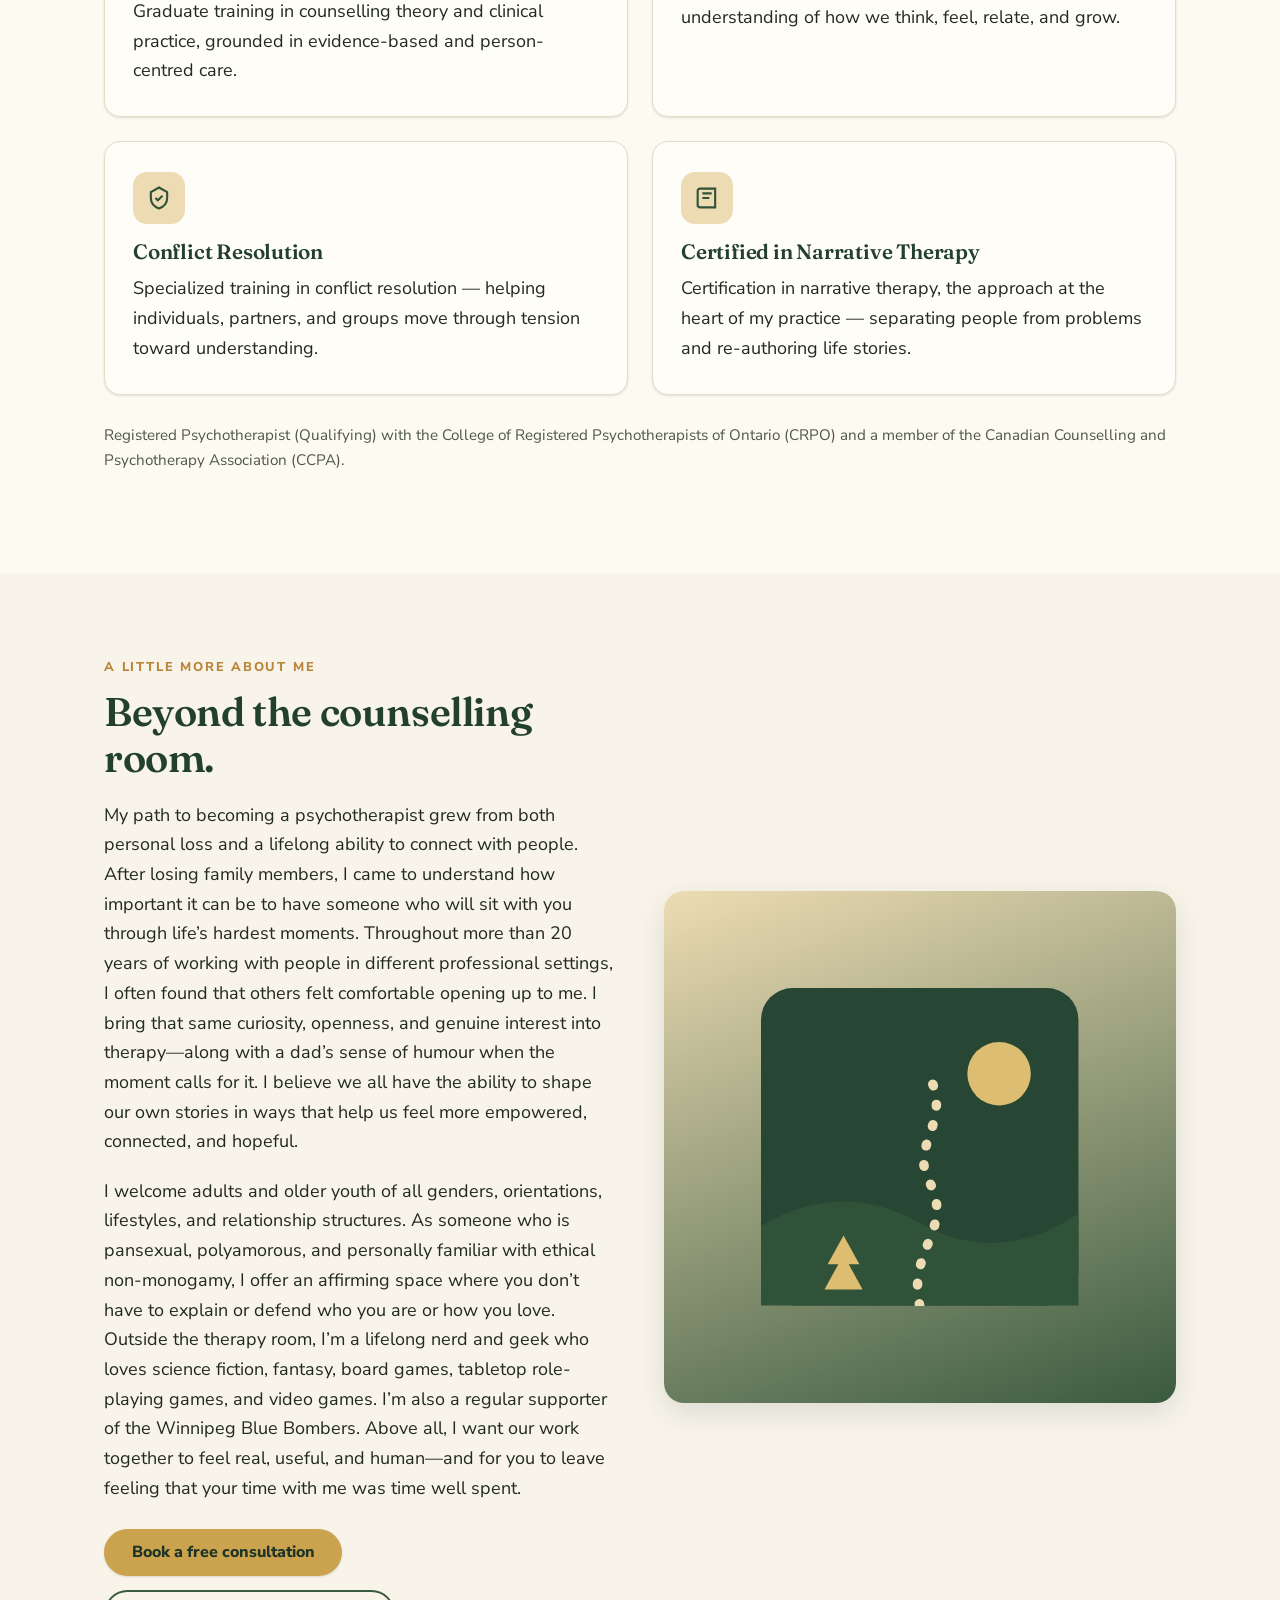
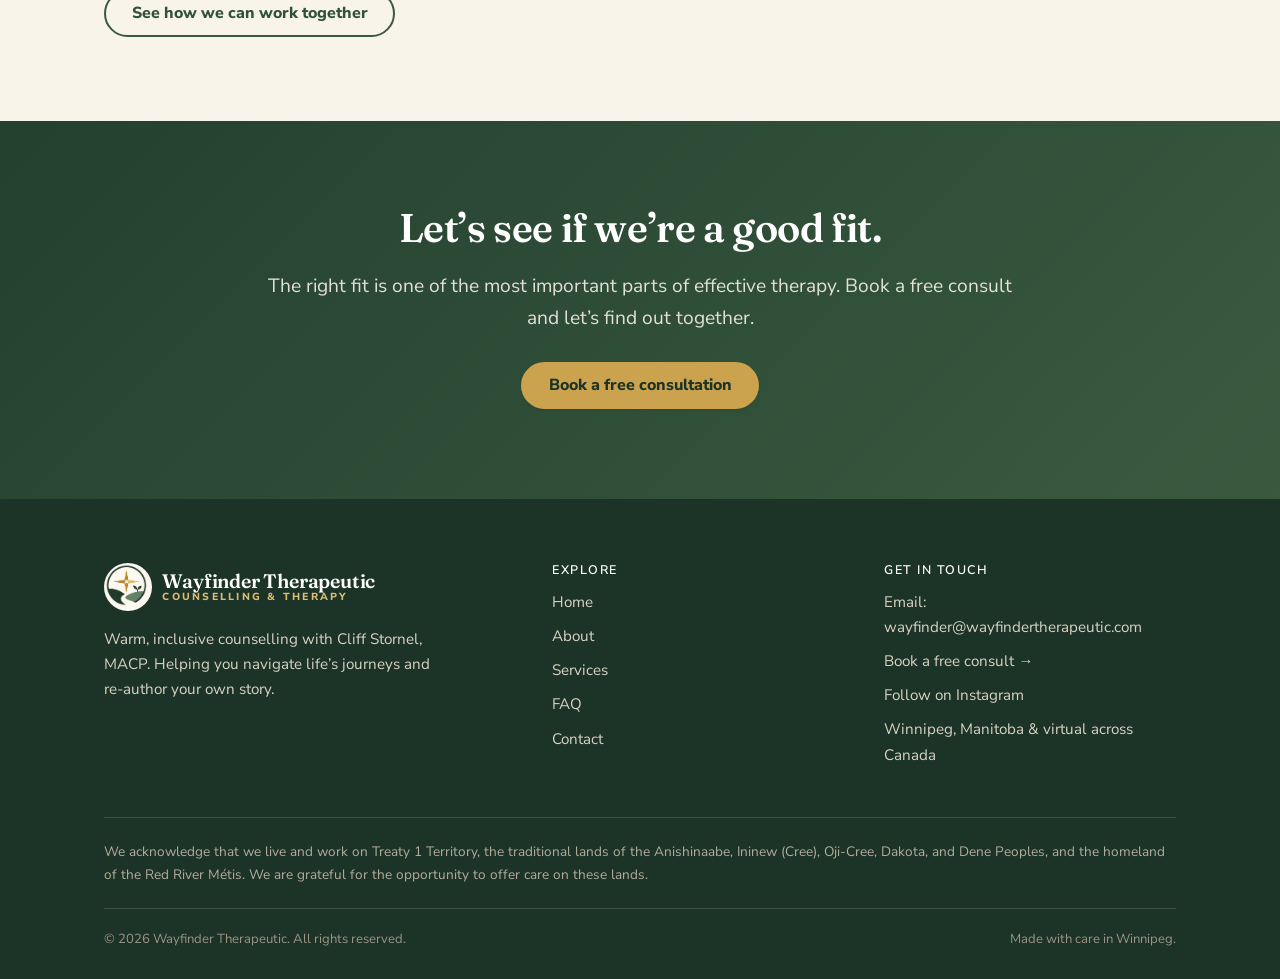
==== commit 6a193412: "Add files via upload" ====
--- a/about.html
+++ b/about.html
@@ -4,7 +4,7 @@
 <meta charset="utf-8">
 <meta name="viewport" content="width=device-width, initial-scale=1">
 <title>About Cliff Stornel | Wayfinder Therapeutic</title>
-<meta name="description" content="Meet Cliff Stornel, MA — a Winnipeg counsellor trained in narrative therapy, psychology, and conflict resolution. Learn about his philosophy of helping you re-author your own story.">
+<meta name="description" content="Meet Cliff Stornel, MACP — a Winnipeg counsellor trained in narrative therapy, psychology, and conflict resolution. Learn about his philosophy of helping you re-author your own story.">
 <link rel="preconnect" href="https://fonts.googleapis.com">
 <link rel="preconnect" href="https://fonts.gstatic.com" crossorigin>
 <link href="https://fonts.googleapis.com/css2?family=Fraunces:ital,opsz,wght@0,9..144,400;0,9..144,500;0,9..144,600;1,9..144,500&family=Nunito+Sans:wght@400;600;700;800&display=swap" rel="stylesheet">
@@ -54,14 +54,8 @@
 
 <section class="bg-cream">
   <div class="container split">
-    <div class="split-art" aria-hidden="true">
-      <!-- Portrait placeholder -->
+    <div class="split-art">
       <img src="Images/Cliffheadshot.jpeg" alt="Cliff Stornel, counsellor at Wayfinder Therapeutic">
-        <rect width="200" height="200" rx="20" fill="#2f5238"/>
-        <circle cx="100" cy="82" r="34" fill="#eddcb3"/>
-        <path d="M40 172c0-33 27-52 60-52s60 19 60 52z" fill="#dcbd72"/>
-        <text x="100" y="192" text-anchor="middle" fill="#f8f4ea" font-family="Nunito Sans, sans-serif" font-size="11" opacity=".8">[ PHOTO OF CLIFF ]</text>
-      </svg>
     </div>
     <div>
       <p class="eyebrow">My philosophy</p>
@@ -82,7 +76,7 @@
     <div class="grid grid-2">
       <div class="card">
         <div class="card-icon" aria-hidden="true"><svg viewBox="0 0 24 24" fill="none" stroke="currentColor" stroke-width="1.8"><path d="M22 10L12 5 2 10l10 5 10-5z"/><path d="M6 12v5c0 1 3 2.5 6 2.5s6-1.5 6-2.5v-5"/></svg></div>
-        <h3>Master&rsquo;s degree in Counselling</h3>
+        <h3>Master of Arts in Counselling Psychology (MACP)</h3>
         <p>Graduate training in counselling theory and clinical practice, grounded in evidence-based and person-centred care.</p>
       </div>
       <div class="card">
@@ -101,7 +95,7 @@
         <p>Certification in narrative therapy, the approach at the heart of my practice — separating people from problems and re-authoring life stories.</p>
       </div>
     </div>
-    <p style="margin-top:28px; color:var(--ink-soft); font-size:.95rem;"><em>Full registration and professional membership details available on request.</em> <span class="placeholder">[Add regulatory body &amp; registration #]</span></p>
+    <p style="margin-top:28px; color:var(--ink-soft); font-size:.95rem;">Registered Psychotherapist (Qualifying) with the College of Registered Psychotherapists of Ontario (CRPO) and a member of the Canadian Counselling and Psychotherapy Association (CCPA).</p>
   </div>
 </section>
 
@@ -150,7 +144,7 @@
           <img class="logo" src="Images/wayfinder-therapeutic-emblem-v1.png" alt="">
           <span class="brand-text"><span class="brand-name">Wayfinder Therapeutic</span><span class="brand-tag">Counselling &amp; Therapy</span></span>
         </a>
-        <p style="max-width:38ch;">Warm, inclusive counselling with Cliff Stornel, MA. Helping you navigate life&rsquo;s journeys and re-author your own story.</p>
+        <p style="max-width:38ch;">Warm, inclusive counselling with Cliff Stornel, MACP. Helping you navigate life&rsquo;s journeys and re-author your own story.</p>
       </div>
       <div>
         <h4>Explore</h4>
@@ -165,7 +159,6 @@
       <div>
         <h4>Get in touch</h4>
         <ul class="footer-links">
-          <li>Phone: <a href="tel:+10000000000">[PHONE]</a></li>
           <li>Email: <a href="mailto:wayfinder@wayfindertherapeutic.com">wayfinder@wayfindertherapeutic.com</a></li>
           <li><a href="https://wayfindertherapeutic.janeapp.com" target="_blank" rel="noopener">Book a free consult &rarr;</a></li>
           <li><a href="https://www.instagram.com/wayfindertherapeutic/?hl=en" target="_blank" rel="noopener">Follow on Instagram</a></li>
